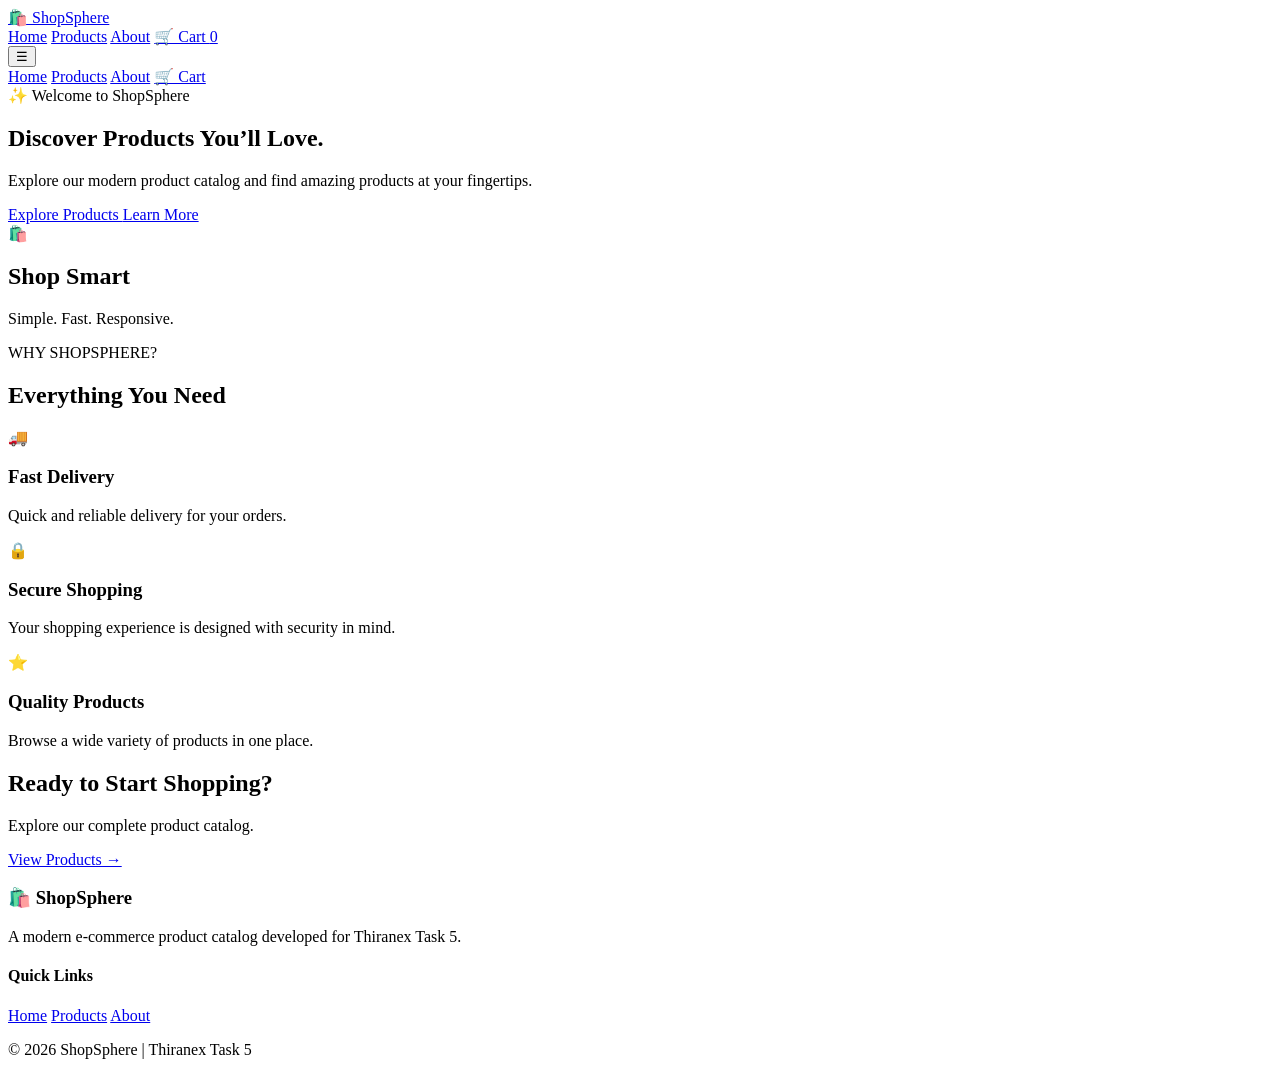
==== index.html @ 3fc54493 "Create index.html" ====
<!DOCTYPE html>
<html lang="en">
<head>
  <meta charset="UTF-8">
  <meta name="viewport" content="width=device-width, initial-scale=1.0">

  <meta name="description"
        content="ShopSphere - Modern E-Commerce Product Catalog">

  <title>ShopSphere | E-Commerce</title>

  <link rel="stylesheet" href="css/style.css">
</head>

<body>

  <!-- ================= HEADER ================= -->

  <header class="header">

    <div class="container nav">

      <a href="index.html" class="logo">
        🛍️ ShopSphere
      </a>

      <nav class="nav-links">
        <a href="index.html">Home</a>
        <a href="products.html">Products</a>
        <a href="about.html">About</a>
        <a href="cart.html">
          🛒 Cart <span id="cart-count">0</span>
        </a>
      </nav>

      <button class="menu-btn" onclick="toggleMenu()">
        ☰
      </button>

    </div>

  </header>


  <!-- ================= MOBILE MENU ================= -->

  <div id="mobile-menu" class="mobile-menu">

    <a href="index.html">Home</a>
    <a href="products.html">Products</a>
    <a href="about.html">About</a>
    <a href="cart.html">🛒 Cart</a>

  </div>


  <!-- ================= HERO SECTION ================= -->

  <main>

    <section class="hero">

      <div class="container hero-content">

        <div class="hero-text">

          <span class="badge">
            ✨ Welcome to ShopSphere
          </span>

          <h1>
            Discover Products
            <span>You’ll Love.</span>
          </h1>

          <p>
            Explore our modern product catalog and find
            amazing products at your fingertips.
          </p>

          <div class="hero-buttons">

            <a href="products.html" class="btn primary-btn">
              Explore Products
            </a>

            <a href="about.html" class="btn secondary-btn">
              Learn More
            </a>

          </div>

        </div>


        <div class="hero-card">

          <div class="hero-icon">
            🛍️
          </div>

          <h2>Shop Smart</h2>

          <p>
            Simple. Fast. Responsive.
          </p>

        </div>

      </div>

    </section>


    <!-- ================= FEATURES ================= -->

    <section class="features">

      <div class="container">

        <div class="section-title">

          <span>WHY SHOPSPHERE?</span>

          <h2>
            Everything You Need
          </h2>

        </div>


        <div class="feature-grid">

          <div class="feature-card">

            <div class="feature-icon">
              🚚
            </div>

            <h3>Fast Delivery</h3>

            <p>
              Quick and reliable delivery for your orders.
            </p>

          </div>


          <div class="feature-card">

            <div class="feature-icon">
              🔒
            </div>

            <h3>Secure Shopping</h3>

            <p>
              Your shopping experience is designed with
              security in mind.
            </p>

          </div>


          <div class="feature-card">

            <div class="feature-icon">
              ⭐
            </div>

            <h3>Quality Products</h3>

            <p>
              Browse a wide variety of products in one place.
            </p>

          </div>

        </div>

      </div>

    </section>


    <!-- ================= CTA ================= -->

    <section class="cta">

      <div class="container">

        <h2>
          Ready to Start Shopping?
        </h2>

        <p>
          Explore our complete product catalog.
        </p>

        <a href="products.html" class="btn primary-btn">
          View Products →
        </a>

      </div>

    </section>

  </main>


  <!-- ================= FOOTER ================= -->

  <footer class="footer">

    <div class="container footer-content">

      <div>

        <h3>🛍️ ShopSphere</h3>

        <p>
          A modern e-commerce product catalog
          developed for Thiranex Task 5.
        </p>

      </div>

      <div>

        <h4>Quick Links</h4>

        <a href="index.html">Home</a>
        <a href="products.html">Products</a>
        <a href="about.html">About</a>

      </div>

    </div>


    <div class="footer-bottom">

      <p>
        © 2026 ShopSphere | Thiranex Task 5
      </p>

    </div>

  </footer>


  <!-- ================= JAVASCRIPT ================= -->

  <script>

    function toggleMenu() {

      const menu = document.getElementById("mobile-menu");

      menu.classList.toggle("show");

    }


    // Display cart item count

    function updateCartCount() {

      const cart =
        JSON.parse(localStorage.getItem("cart")) || [];

      const count =
        document.getElementById("cart-count");

      if (count) {

        count.textContent = cart.reduce(
          (total, item) => total + item.quantity,
          0
        );

      }

    }

    updateCartCount();

  </script>

</body>
</html>
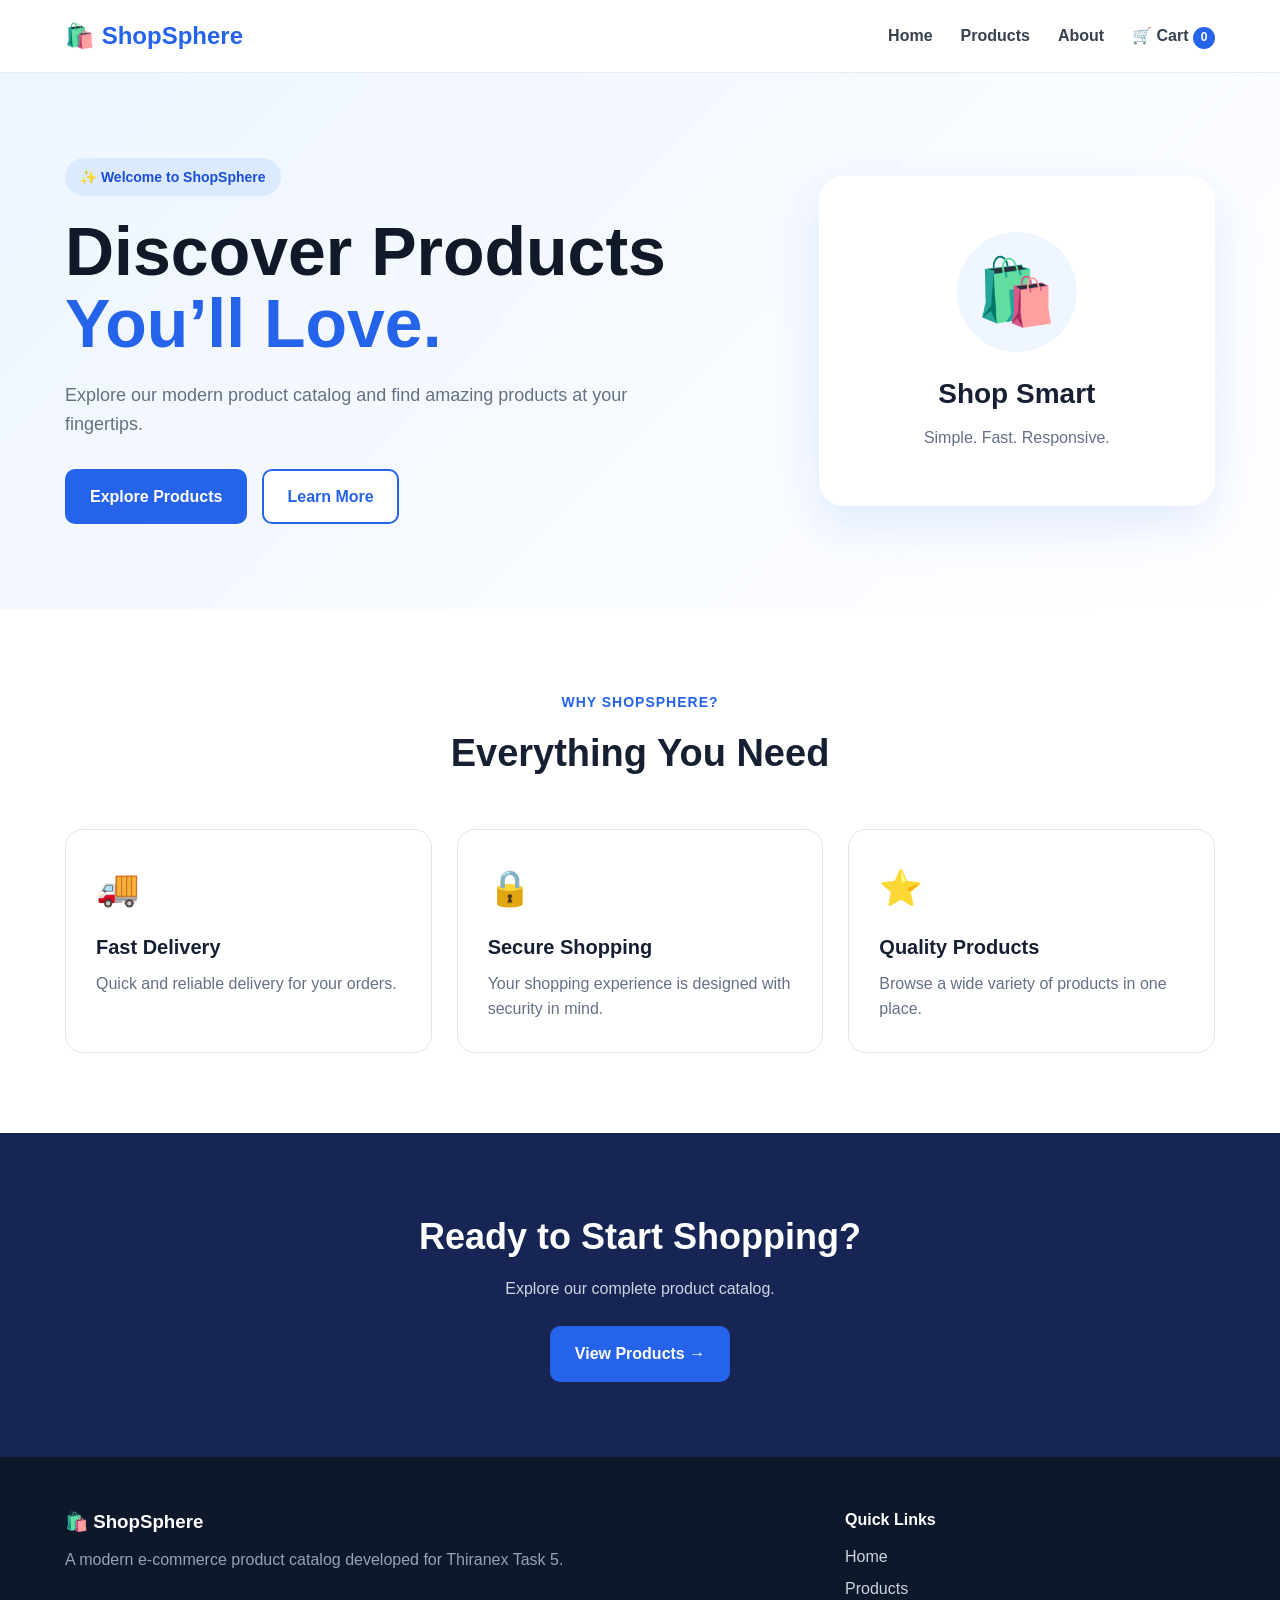
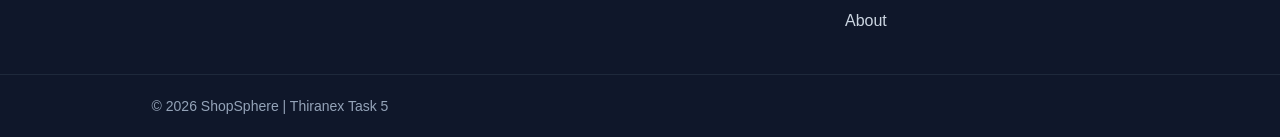
==== commit 9ebf201f: "Update index.html" ====
--- a/index.html
+++ b/index.html
@@ -9,7 +9,7 @@
 
   <title>ShopSphere | E-Commerce</title>
 
-  <link rel="stylesheet" href="css/style.css">
+  <link rel="stylesheet" href="style.css">
 </head>
 
 <body>
--- a/style.css
+++ b/style.css
@@ -0,0 +1,798 @@
+/* =========================================================
+   SHOPSPHERE - THIRANEX TASK 5
+   Main Responsive Stylesheet
+   ========================================================= */
+
+* {
+  margin: 0;
+  padding: 0;
+  box-sizing: border-box;
+}
+
+html {
+  scroll-behavior: smooth;
+}
+
+body {
+  font-family: Arial, Helvetica, sans-serif;
+  background: #f7f9fc;
+  color: #172033;
+  line-height: 1.6;
+}
+
+a {
+  text-decoration: none;
+  color: inherit;
+}
+
+button {
+  font-family: inherit;
+}
+
+.container {
+  width: 90%;
+  max-width: 1150px;
+  margin: auto;
+}
+
+/* ================= HEADER ================= */
+
+.header {
+  background: #ffffff;
+  border-bottom: 1px solid #e7ebf2;
+  position: sticky;
+  top: 0;
+  z-index: 1000;
+}
+
+.nav {
+  min-height: 72px;
+  display: flex;
+  align-items: center;
+  justify-content: space-between;
+  gap: 20px;
+}
+
+.logo {
+  font-size: 24px;
+  font-weight: 800;
+  color: #2563eb;
+  white-space: nowrap;
+}
+
+.nav-links {
+  display: flex;
+  align-items: center;
+  gap: 28px;
+}
+
+.nav-links a {
+  color: #374151;
+  font-weight: 600;
+  transition: 0.3s;
+}
+
+.nav-links a:hover {
+  color: #2563eb;
+}
+
+#cart-count {
+  display: inline-flex;
+  align-items: center;
+  justify-content: center;
+  min-width: 22px;
+  height: 22px;
+  padding: 0 5px;
+  border-radius: 50%;
+  background: #2563eb;
+  color: white;
+  font-size: 12px;
+}
+
+.menu-btn {
+  display: none;
+  border: none;
+  background: #eef4ff;
+  color: #2563eb;
+  font-size: 24px;
+  padding: 8px 12px;
+  border-radius: 10px;
+  cursor: pointer;
+}
+
+/* ================= MOBILE MENU ================= */
+
+.mobile-menu {
+  display: none;
+  background: white;
+  border-bottom: 1px solid #e7ebf2;
+  padding: 15px 5%;
+}
+
+.mobile-menu a {
+  display: block;
+  padding: 12px 0;
+  font-weight: 600;
+  color: #374151;
+}
+
+.mobile-menu.show {
+  display: block;
+}
+
+/* ================= HERO ================= */
+
+.hero {
+  padding: 85px 0;
+  background: linear-gradient(135deg, #eef5ff, #ffffff);
+}
+
+.hero-content {
+  display: grid;
+  grid-template-columns: 1.4fr 0.8fr;
+  align-items: center;
+  gap: 60px;
+}
+
+.badge {
+  display: inline-block;
+  background: #dbeafe;
+  color: #1d4ed8;
+  padding: 8px 15px;
+  border-radius: 30px;
+  font-size: 14px;
+  font-weight: 700;
+  margin-bottom: 20px;
+}
+
+.hero h1 {
+  font-size: clamp(40px, 6vw, 68px);
+  line-height: 1.05;
+  margin-bottom: 22px;
+  color: #111827;
+}
+
+.hero h1 span {
+  color: #2563eb;
+}
+
+.hero-text p {
+  max-width: 620px;
+  font-size: 18px;
+  color: #667085;
+  margin-bottom: 30px;
+}
+
+.hero-buttons {
+  display: flex;
+  gap: 15px;
+  flex-wrap: wrap;
+}
+
+.btn {
+  display: inline-block;
+  padding: 13px 23px;
+  border-radius: 10px;
+  font-weight: 700;
+  transition: 0.3s;
+  border: 2px solid transparent;
+}
+
+.primary-btn {
+  background: #2563eb;
+  color: white;
+}
+
+.primary-btn:hover {
+  background: #1d4ed8;
+  transform: translateY(-2px);
+}
+
+.secondary-btn {
+  background: white;
+  color: #2563eb;
+  border-color: #2563eb;
+}
+
+.secondary-btn:hover {
+  background: #eff6ff;
+}
+
+/* ================= HERO CARD ================= */
+
+.hero-card {
+  min-height: 330px;
+  border-radius: 25px;
+  background: white;
+  box-shadow: 0 20px 50px rgba(37, 99, 235, 0.12);
+  display: flex;
+  flex-direction: column;
+  align-items: center;
+  justify-content: center;
+  text-align: center;
+  padding: 30px;
+}
+
+.hero-icon {
+  width: 120px;
+  height: 120px;
+  border-radius: 50%;
+  background: #eff6ff;
+  display: flex;
+  align-items: center;
+  justify-content: center;
+  font-size: 65px;
+  margin-bottom: 20px;
+}
+
+.hero-card h2 {
+  font-size: 28px;
+  margin-bottom: 8px;
+}
+
+.hero-card p {
+  color: #667085;
+}
+
+/* ================= FEATURES ================= */
+
+.features {
+  padding: 80px 0;
+  background: white;
+}
+
+.section-title {
+  text-align: center;
+  margin-bottom: 45px;
+}
+
+.section-title span {
+  color: #2563eb;
+  font-size: 14px;
+  font-weight: 800;
+  letter-spacing: 1px;
+}
+
+.section-title h2 {
+  font-size: 38px;
+  margin-top: 8px;
+}
+
+.feature-grid {
+  display: grid;
+  grid-template-columns: repeat(3, 1fr);
+  gap: 25px;
+}
+
+.feature-card {
+  padding: 30px;
+  border: 1px solid #e5e7eb;
+  border-radius: 18px;
+  background: #ffffff;
+  transition: 0.3s;
+}
+
+.feature-card:hover {
+  transform: translateY(-5px);
+  box-shadow: 0 15px 35px rgba(15, 23, 42, 0.08);
+}
+
+.feature-icon {
+  font-size: 35px;
+  margin-bottom: 15px;
+}
+
+.feature-card h3 {
+  font-size: 20px;
+  margin-bottom: 8px;
+}
+
+.feature-card p {
+  color: #667085;
+}
+
+/* ================= CTA ================= */
+
+.cta {
+  padding: 75px 20px;
+  text-align: center;
+  background: #172554;
+  color: white;
+}
+
+.cta h2 {
+  font-size: 36px;
+  margin-bottom: 10px;
+}
+
+.cta p {
+  color: #cbd5e1;
+  margin-bottom: 25px;
+}
+
+/* ================= FOOTER ================= */
+
+.footer {
+  background: #0f172a;
+  color: white;
+  padding-top: 50px;
+}
+
+.footer-content {
+  display: grid;
+  grid-template-columns: 2fr 1fr;
+  gap: 40px;
+  padding-bottom: 35px;
+}
+
+.footer h3 {
+  margin-bottom: 10px;
+}
+
+.footer h4 {
+  margin-bottom: 12px;
+}
+
+.footer p {
+  color: #94a3b8;
+  max-width: 500px;
+}
+
+.footer-content a {
+  display: block;
+  color: #cbd5e1;
+  margin: 6px 0;
+}
+
+.footer-content a:hover {
+  color: white;
+}
+
+.footer-bottom {
+  border-top: 1px solid #1e293b;
+  text-align: center;
+  padding: 20px;
+  color: #94a3b8;
+  font-size: 14px;
+}
+
+/* ================= RESPONSIVE ================= */
+
+@media (max-width: 800px) {
+
+  .nav-links {
+    display: none;
+  }
+
+  .menu-btn {
+    display: block;
+  }
+
+  .hero {
+    padding: 55px 0;
+  }
+
+  .hero-content {
+    grid-template-columns: 1fr;
+    gap: 40px;
+  }
+
+  .hero-text {
+    text-align: center;
+  }
+
+  .hero-text p {
+    margin-left: auto;
+    margin-right: auto;
+  }
+
+  .hero-buttons {
+    justify-content: center;
+  }
+
+  .feature-grid {
+    grid-template-columns: 1fr;
+  }
+
+  .footer-content {
+    grid-template-columns: 1fr;
+  }
+}
+
+@media (max-width: 480px) {
+
+  .container {
+    width: 92%;
+  }
+
+  .nav {
+    min-height: 64px;
+  }
+
+  .logo {
+    font-size: 20px;
+  }
+
+  .hero h1 {
+    font-size: 40px;
+  }
+
+  .hero-text p {
+    font-size: 16px;
+  }
+
+  .hero-card {
+    min-height: 280px;
+  }
+
+  .section-title h2 {
+    font-size: 30px;
+  }
+
+  .cta h2 {
+    font-size: 29px;
+  }
+
+  .btn {
+    width: 100%;
+    text-align: center;
+  }
+}
+/* ============================================================
+   PRODUCTS PAGE
+   ============================================================ */
+
+.products-section {
+  padding: 70px 0;
+  min-height: 70vh;
+}
+
+.section-title p {
+  color: #667085;
+  margin-top: 10px;
+}
+
+/* ================= PRODUCT CONTROLS ================= */
+
+.product-controls {
+  display: flex;
+  gap: 15px;
+  margin: 35px 0;
+}
+
+.product-controls input,
+.product-controls select {
+  border: 1px solid #d9dee8;
+  background: white;
+  border-radius: 10px;
+  padding: 14px 16px;
+  font-size: 15px;
+  outline: none;
+}
+
+.product-controls input {
+  flex: 1;
+}
+
+.product-controls select {
+  min-width: 190px;
+  cursor: pointer;
+}
+
+.product-controls input:focus,
+.product-controls select:focus {
+  border-color: #2563eb;
+}
+
+/* ================= PRODUCT GRID ================= */
+
+.product-grid {
+  display: grid;
+  grid-template-columns: repeat(4, 1fr);
+  gap: 24px;
+}
+
+/* ================= PRODUCT CARD ================= */
+
+.product-card {
+  background: white;
+  border: 1px solid #e5e7eb;
+  border-radius: 18px;
+  overflow: hidden;
+  transition: 0.3s;
+}
+
+.product-card:hover {
+  transform: translateY(-5px);
+  box-shadow: 0 15px 35px rgba(15, 23, 42, 0.10);
+}
+
+/* ================= PRODUCT IMAGE ================= */
+
+.product-image {
+  height: 190px;
+  background: #eff6ff;
+  display: flex;
+  align-items: center;
+  justify-content: center;
+}
+
+.product-image span {
+  font-size: 75px;
+}
+
+/* ================= PRODUCT INFO ================= */
+
+.product-info {
+  padding: 20px;
+}
+
+.product-category {
+  display: inline-block;
+  background: #eff6ff;
+  color: #2563eb;
+  padding: 5px 9px;
+  border-radius: 20px;
+  font-size: 11px;
+  font-weight: 700;
+  text-transform: uppercase;
+}
+
+.product-info h3 {
+  font-size: 19px;
+  margin: 12px 0 7px;
+}
+
+.product-info p {
+  color: #667085;
+  font-size: 14px;
+  min-height: 45px;
+}
+
+/* ================= PRODUCT BOTTOM ================= */
+
+.product-bottom {
+  display: flex;
+  align-items: center;
+  justify-content: space-between;
+  gap: 10px;
+  margin-top: 18px;
+}
+
+.product-bottom strong {
+  font-size: 20px;
+  color: #111827;
+}
+
+/* ================= ADD TO CART ================= */
+
+.add-cart-btn {
+  border: none;
+  background: #2563eb;
+  color: white;
+  padding: 9px 13px;
+  border-radius: 8px;
+  cursor: pointer;
+  font-weight: 700;
+  transition: 0.3s;
+}
+
+.add-cart-btn:hover {
+  background: #1d4ed8;
+}
+
+/* ================= NO RESULTS ================= */
+
+.no-results {
+  text-align: center;
+  padding: 70px 20px;
+}
+
+.no-results div {
+  font-size: 55px;
+  margin-bottom: 15px;
+}
+
+.no-results h2 {
+  margin-bottom: 8px;
+}
+
+.no-results p {
+  color: #667085;
+}
+
+/* ================= PRODUCT RESPONSIVE ================= */
+
+@media (max-width: 1000px) {
+
+  .product-grid {
+    grid-template-columns: repeat(3, 1fr);
+  }
+
+}
+
+@media (max-width: 750px) {
+
+  .product-grid {
+    grid-template-columns: repeat(2, 1fr);
+  }
+
+  .product-controls {
+    flex-direction: column;
+  }
+
+  .product-controls select {
+    width: 100%;
+  }
+
+}
+
+@media (max-width: 480px) {
+
+  .products-section {
+    padding: 45px 0;
+  }
+
+  .product-grid {
+    grid-template-columns: 1fr;
+  }
+
+  .product-image {
+    height: 210px;
+  }
+
+  .product-image span {
+    font-size: 85px;
+  }
+
+}
+/* ============================================================
+   ABOUT PAGE
+   ============================================================ */
+
+.about-section {
+  padding: 70px 0;
+  min-height: 70vh;
+}
+
+.about-card {
+  background: white;
+  border: 1px solid #e5e7eb;
+  border-radius: 20px;
+  padding: 35px;
+  display: grid;
+  grid-template-columns: 150px 1fr;
+  gap: 35px;
+  align-items: center;
+  margin-bottom: 70px;
+}
+
+.about-icon {
+  width: 140px;
+  height: 140px;
+  border-radius: 50%;
+  background: #eff6ff;
+  display: flex;
+  align-items: center;
+  justify-content: center;
+  font-size: 70px;
+}
+
+.about-card h2 {
+  font-size: 30px;
+  margin-bottom: 15px;
+}
+
+.about-card p {
+  color: #667085;
+  margin-bottom: 15px;
+}
+
+.about-title {
+  margin-bottom: 35px;
+}
+
+.tech-section {
+  padding: 70px 0;
+}
+
+.tech-grid {
+  display: grid;
+  grid-template-columns: repeat(5, 1fr);
+  gap: 18px;
+}
+
+.tech-card {
+  background: white;
+  border: 1px solid #e5e7eb;
+  border-radius: 15px;
+  padding: 25px 15px;
+  text-align: center;
+  transition: 0.3s;
+}
+
+.tech-card:hover {
+  transform: translateY(-4px);
+  box-shadow: 0 10px 25px rgba(15, 23, 42, 0.08);
+}
+
+.tech-card strong {
+  display: block;
+  color: #2563eb;
+  font-size: 18px;
+  margin-bottom: 5px;
+}
+
+.tech-card span {
+  color: #667085;
+  font-size: 13px;
+}
+
+.internship-card {
+  background: #eff6ff;
+  border-radius: 20px;
+  padding: 35px;
+  margin: 30px 0 50px;
+  border: 1px solid #dbeafe;
+}
+
+.internship-card h2 {
+  margin-bottom: 15px;
+}
+
+.internship-card p {
+  color: #475467;
+  margin-bottom: 12px;
+}
+
+.about-cta {
+  text-align: center;
+  padding: 50px 20px;
+}
+
+.about-cta h2 {
+  font-size: 32px;
+  margin-bottom: 10px;
+}
+
+.about-cta p {
+  color: #667085;
+  margin-bottom: 22px;
+}
+
+@media (max-width: 800px) {
+
+  .about-card {
+    grid-template-columns: 1fr;
+    text-align: center;
+  }
+
+  .about-icon {
+    margin: auto;
+  }
+
+  .tech-grid {
+    grid-template-columns: repeat(2, 1fr);
+  }
+
+}
+
+@media (max-width: 480px) {
+
+  .about-section {
+    padding: 45px 0;
+  }
+
+  .about-card {
+    padding: 25px 20px;
+  }
+
+  .tech-grid {
+    grid-template-columns: 1fr;
+  }
+
+  .about-cta h2 {
+    font-size: 28px;
+  }
+
+}
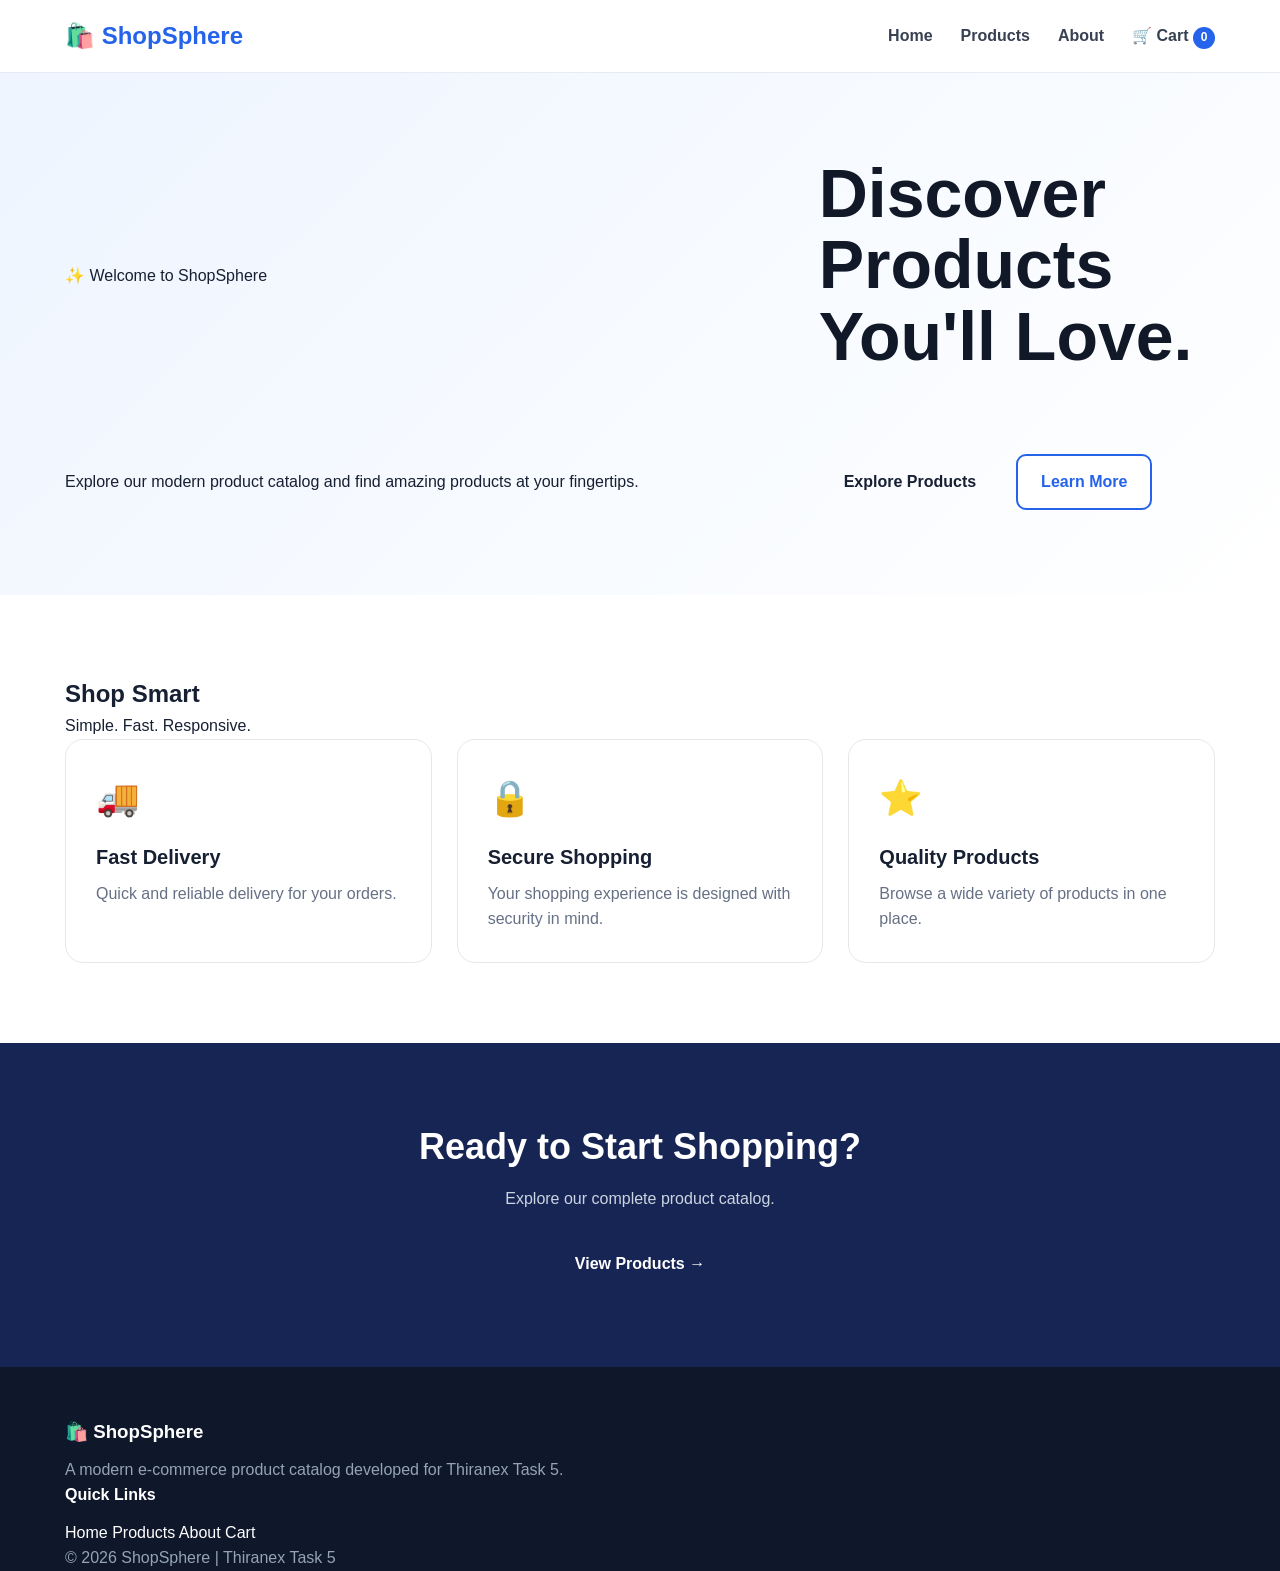
==== commit 7ae12ed2: "Update index.html" ====
--- a/index.html
+++ b/index.html
@@ -1,291 +1,153 @@
 <!DOCTYPE html>
 <html lang="en">
 <head>
-  <meta charset="UTF-8">
-  <meta name="viewport" content="width=device-width, initial-scale=1.0">
+    <meta charset="UTF-8">
+    <meta name="viewport" content="width=device-width, initial-scale=1.0">
+    <meta name="description" content="ShopSphere - Modern E-Commerce Product Catalog">
+    <title>ShopSphere | E-Commerce</title>
 
-  <meta name="description"
-        content="ShopSphere - Modern E-Commerce Product Catalog">
-
-  <title>ShopSphere | E-Commerce</title>
-
-  <link rel="stylesheet" href="style.css">
+    <link rel="stylesheet" href="style.css">
 </head>
 
 <body>
 
-  <!-- ================= HEADER ================= -->
-
-  <header class="header">
-
+<header class="header">
     <div class="container nav">
 
-      <a href="index.html" class="logo">
-        🛍️ ShopSphere
-      </a>
+        <a href="index.html" class="logo">🛍️ ShopSphere</a>
 
-      <nav class="nav-links">
+        <nav class="nav-links">
+            <a href="index.html">Home</a>
+            <a href="product.html">Products</a>
+            <a href="about.html">About</a>
+            <a href="cart.html">🛒 Cart <span id="cart-count">0</span></a>
+        </nav>
+
+        <button class="menu-btn" onclick="toggleMenu()">☰</button>
+    </div>
+
+    <div class="mobile-menu" id="mobile-menu">
         <a href="index.html">Home</a>
-        <a href="products.html">Products</a>
+        <a href="product.html">Products</a>
         <a href="about.html">About</a>
-        <a href="cart.html">
-          🛒 Cart <span id="cart-count">0</span>
-        </a>
-      </nav>
+        <a href="cart.html">🛒 Cart</a>
+    </div>
+</header>
 
-      <button class="menu-btn" onclick="toggleMenu()">
-        ☰
-      </button>
+<main>
+
+<section class="hero">
+    <div class="container hero-content">
+
+        <p class="welcome">✨ Welcome to ShopSphere</p>
+
+        <h1>Discover Products You'll Love.</h1>
+
+        <p>
+            Explore our modern product catalog and find amazing
+            products at your fingertips.
+        </p>
+
+        <div class="hero-buttons">
+            <a href="product.html" class="btn">Explore Products</a>
+            <a href="about.html" class="btn secondary-btn">Learn More</a>
+        </div>
 
     </div>
+</section>
 
-  </header>
+<section class="features">
+    <div class="container">
 
-
-  <!-- ================= MOBILE MENU ================= -->
-
-  <div id="mobile-menu" class="mobile-menu">
-
-    <a href="index.html">Home</a>
-    <a href="products.html">Products</a>
-    <a href="about.html">About</a>
-    <a href="cart.html">🛒 Cart</a>
-
-  </div>
-
-
-  <!-- ================= HERO SECTION ================= -->
-
-  <main>
-
-    <section class="hero">
-
-      <div class="container hero-content">
-
-        <div class="hero-text">
-
-          <span class="badge">
-            ✨ Welcome to ShopSphere
-          </span>
-
-          <h1>
-            Discover Products
-            <span>You’ll Love.</span>
-          </h1>
-
-          <p>
-            Explore our modern product catalog and find
-            amazing products at your fingertips.
-          </p>
-
-          <div class="hero-buttons">
-
-            <a href="products.html" class="btn primary-btn">
-              Explore Products
-            </a>
-
-            <a href="about.html" class="btn secondary-btn">
-              Learn More
-            </a>
-
-          </div>
-
-        </div>
-
-
-        <div class="hero-card">
-
-          <div class="hero-icon">
-            🛍️
-          </div>
-
-          <h2>Shop Smart</h2>
-
-          <p>
-            Simple. Fast. Responsive.
-          </p>
-
-        </div>
-
-      </div>
-
-    </section>
-
-
-    <!-- ================= FEATURES ================= -->
-
-    <section class="features">
-
-      <div class="container">
-
-        <div class="section-title">
-
-          <span>WHY SHOPSPHERE?</span>
-
-          <h2>
-            Everything You Need
-          </h2>
-
-        </div>
-
+        <h2>Shop Smart</h2>
+        <p class="section-subtitle">Simple. Fast. Responsive.</p>
 
         <div class="feature-grid">
 
-          <div class="feature-card">
-
-            <div class="feature-icon">
-              🚚
+            <div class="feature-card">
+                <div class="feature-icon">🚚</div>
+                <h3>Fast Delivery</h3>
+                <p>Quick and reliable delivery for your orders.</p>
             </div>
 
-            <h3>Fast Delivery</h3>
-
-            <p>
-              Quick and reliable delivery for your orders.
-            </p>
-
-          </div>
-
-
-          <div class="feature-card">
-
-            <div class="feature-icon">
-              🔒
+            <div class="feature-card">
+                <div class="feature-icon">🔒</div>
+                <h3>Secure Shopping</h3>
+                <p>Your shopping experience is designed with security in mind.</p>
             </div>
 
-            <h3>Secure Shopping</h3>
-
-            <p>
-              Your shopping experience is designed with
-              security in mind.
-            </p>
-
-          </div>
-
-
-          <div class="feature-card">
-
-            <div class="feature-icon">
-              ⭐
+            <div class="feature-card">
+                <div class="feature-icon">⭐</div>
+                <h3>Quality Products</h3>
+                <p>Browse a wide variety of products in one place.</p>
             </div>
 
-            <h3>Quality Products</h3>
+        </div>
+    </div>
+</section>
 
-            <p>
-              Browse a wide variety of products in one place.
-            </p>
+<section class="cta">
+    <div class="container">
 
-          </div>
+        <h2>Ready to Start Shopping?</h2>
 
-        </div>
+        <p>Explore our complete product catalog.</p>
 
-      </div>
+        <a href="product.html" class="btn">View Products →</a>
 
-    </section>
+    </div>
+</section>
 
+</main>
 
-    <!-- ================= CTA ================= -->
-
-    <section class="cta">
-
-      <div class="container">
-
-        <h2>
-          Ready to Start Shopping?
-        </h2>
-
-        <p>
-          Explore our complete product catalog.
-        </p>
-
-        <a href="products.html" class="btn primary-btn">
-          View Products →
-        </a>
-
-      </div>
-
-    </section>
-
-  </main>
-
-
-  <!-- ================= FOOTER ================= -->
-
-  <footer class="footer">
-
-    <div class="container footer-content">
-
-      <div>
+<footer class="footer">
+    <div class="container">
 
         <h3>🛍️ ShopSphere</h3>
 
         <p>
-          A modern e-commerce product catalog
-          developed for Thiranex Task 5.
+            A modern e-commerce product catalog developed for
+            Thiranex Task 5.
         </p>
-
-      </div>
-
-      <div>
 
         <h4>Quick Links</h4>
 
-        <a href="index.html">Home</a>
-        <a href="products.html">Products</a>
-        <a href="about.html">About</a>
+        <div class="footer-links">
+            <a href="index.html">Home</a>
+            <a href="product.html">Products</a>
+            <a href="about.html">About</a>
+            <a href="cart.html">Cart</a>
+        </div>
 
-      </div>
+        <p class="copyright">
+            © 2026 ShopSphere | Thiranex Task 5
+        </p>
 
     </div>
+</footer>
 
+<script>
+function toggleMenu() {
+    const menu = document.getElementById("mobile-menu");
+    menu.classList.toggle("show");
+}
 
-    <div class="footer-bottom">
+function updateCartCount() {
+    const cart = JSON.parse(localStorage.getItem("cart")) || [];
 
-      <p>
-        © 2026 ShopSphere | Thiranex Task 5
-      </p>
+    const count = cart.reduce(function(total, item) {
+        return total + item.quantity;
+    }, 0);
 
-    </div>
+    const cartCount = document.getElementById("cart-count");
 
-  </footer>
+    if (cartCount) {
+        cartCount.textContent = count;
+    }
+}
 
-
-  <!-- ================= JAVASCRIPT ================= -->
-
-  <script>
-
-    function toggleMenu() {
-
-      const menu = document.getElementById("mobile-menu");
-
-      menu.classList.toggle("show");
-
-    }
-
-
-    // Display cart item count
-
-    function updateCartCount() {
-
-      const cart =
-        JSON.parse(localStorage.getItem("cart")) || [];
-
-      const count =
-        document.getElementById("cart-count");
-
-      if (count) {
-
-        count.textContent = cart.reduce(
-          (total, item) => total + item.quantity,
-          0
-        );
-
-      }
-
-    }
-
-    updateCartCount();
-
-  </script>
+updateCartCount();
+</script>
 
 </body>
 </html>
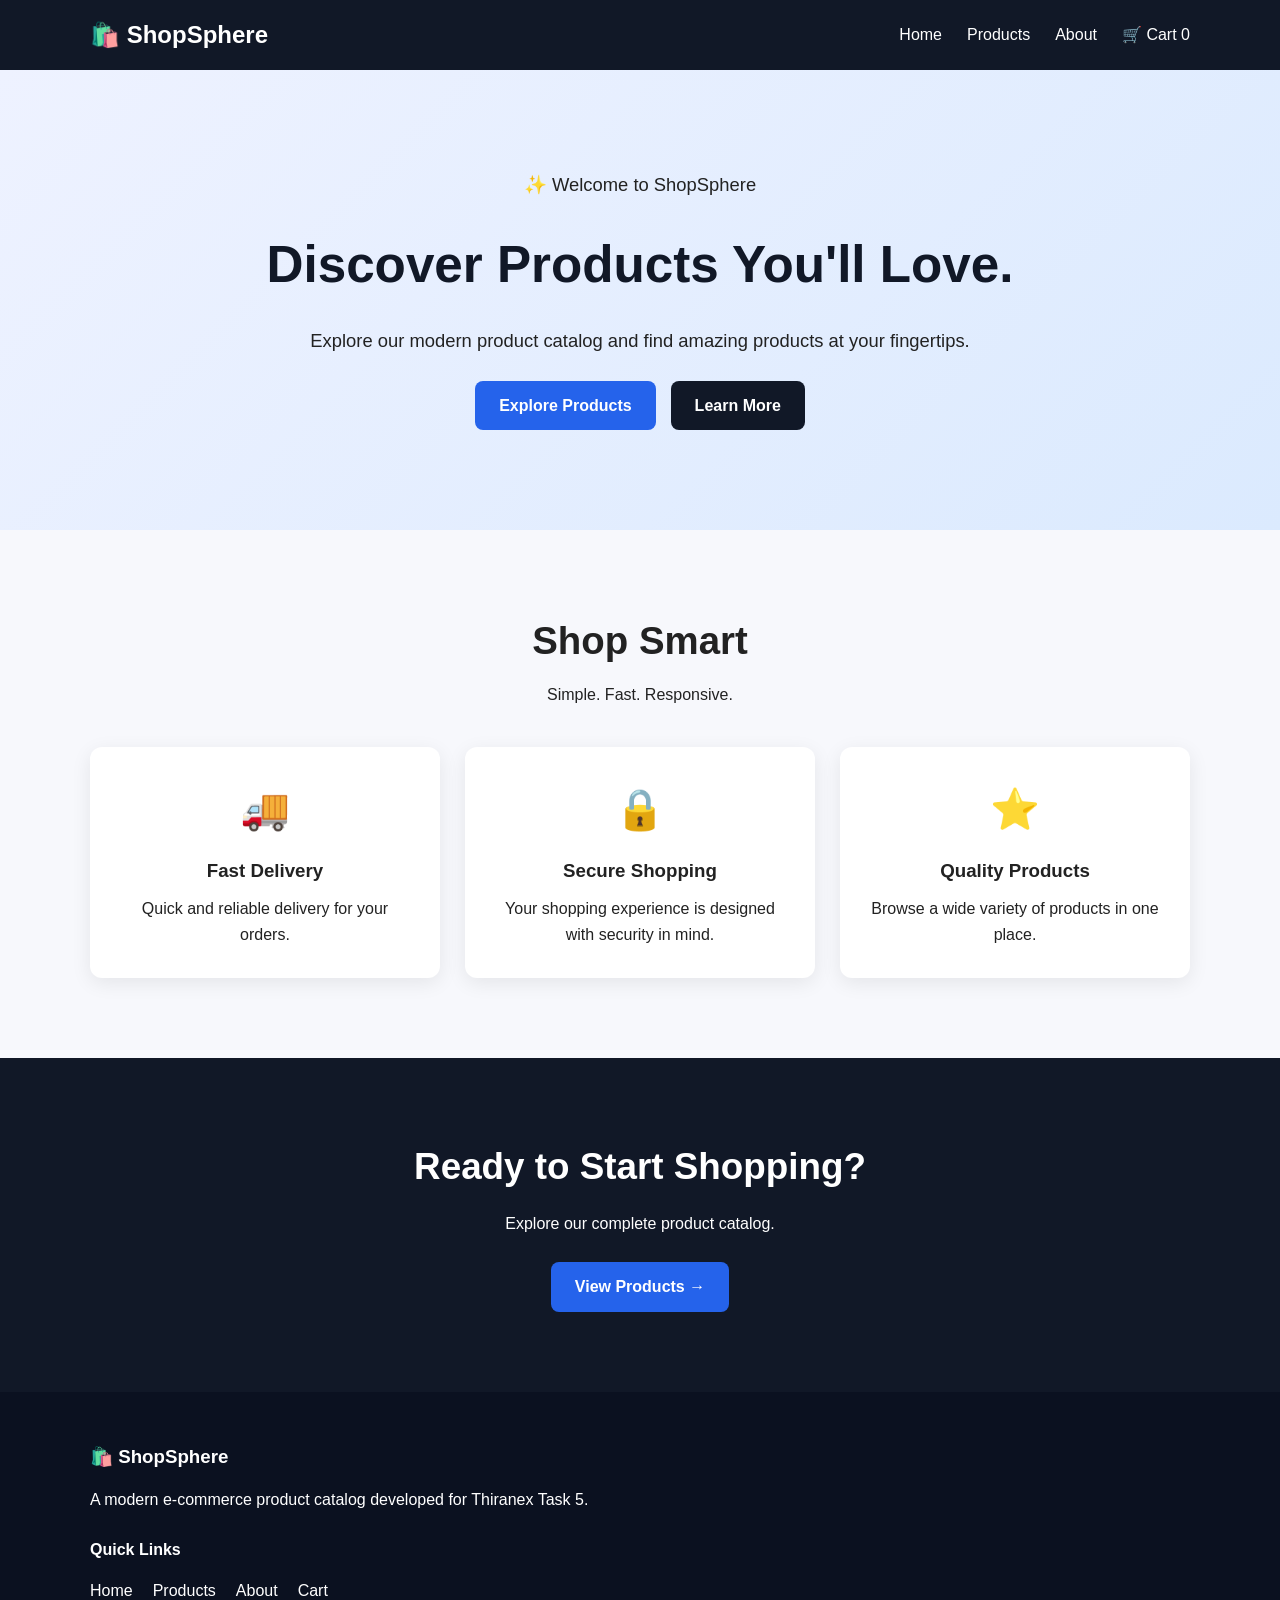
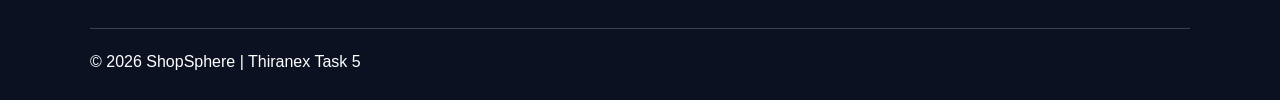
==== commit e551bc46: "Update index.html" ====
--- a/index.html
+++ b/index.html
@@ -5,7 +5,6 @@
     <meta name="viewport" content="width=device-width, initial-scale=1.0">
     <meta name="description" content="ShopSphere - Modern E-Commerce Product Catalog">
     <title>ShopSphere | E-Commerce</title>
-
     <link rel="stylesheet" href="style.css">
 </head>
 
@@ -13,7 +12,6 @@
 
 <header class="header">
     <div class="container nav">
-
         <a href="index.html" class="logo">🛍️ ShopSphere</a>
 
         <nav class="nav-links">
@@ -38,7 +36,6 @@
 
 <section class="hero">
     <div class="container hero-content">
-
         <p class="welcome">✨ Welcome to ShopSphere</p>
 
         <h1>Discover Products You'll Love.</h1>
@@ -52,13 +49,11 @@
             <a href="product.html" class="btn">Explore Products</a>
             <a href="about.html" class="btn secondary-btn">Learn More</a>
         </div>
-
     </div>
 </section>
 
 <section class="features">
     <div class="container">
-
         <h2>Shop Smart</h2>
         <p class="section-subtitle">Simple. Fast. Responsive.</p>
 
@@ -88,13 +83,9 @@
 
 <section class="cta">
     <div class="container">
-
         <h2>Ready to Start Shopping?</h2>
-
         <p>Explore our complete product catalog.</p>
-
         <a href="product.html" class="btn">View Products →</a>
-
     </div>
 </section>
 
@@ -102,7 +93,6 @@
 
 <footer class="footer">
     <div class="container">
-
         <h3>🛍️ ShopSphere</h3>
 
         <p>
@@ -122,14 +112,12 @@
         <p class="copyright">
             © 2026 ShopSphere | Thiranex Task 5
         </p>
-
     </div>
 </footer>
 
 <script>
 function toggleMenu() {
-    const menu = document.getElementById("mobile-menu");
-    menu.classList.toggle("show");
+    document.getElementById("mobile-menu").classList.toggle("show");
 }
 
 function updateCartCount() {
@@ -139,10 +127,10 @@
         return total + item.quantity;
     }, 0);
 
-    const cartCount = document.getElementById("cart-count");
+    const element = document.getElementById("cart-count");
 
-    if (cartCount) {
-        cartCount.textContent = count;
+    if (element) {
+        element.textContent = count;
     }
 }
 
--- a/style.css
+++ b/style.css
@@ -1,798 +1,587 @@
-/* =========================================================
-   SHOPSPHERE - THIRANEX TASK 5
-   Main Responsive Stylesheet
-   ========================================================= */
-
 * {
-  margin: 0;
-  padding: 0;
-  box-sizing: border-box;
+    margin: 0;
+    padding: 0;
+    box-sizing: border-box;
 }
 
 html {
-  scroll-behavior: smooth;
+    scroll-behavior: smooth;
 }
 
 body {
-  font-family: Arial, Helvetica, sans-serif;
-  background: #f7f9fc;
-  color: #172033;
-  line-height: 1.6;
+    font-family: Arial, Helvetica, sans-serif;
+    background: #f7f8fc;
+    color: #222;
+    line-height: 1.6;
 }
 
 a {
-  text-decoration: none;
-  color: inherit;
-}
-
-button {
-  font-family: inherit;
+    text-decoration: none;
+    color: inherit;
 }
 
 .container {
-  width: 90%;
-  max-width: 1150px;
-  margin: auto;
-}
-
-/* ================= HEADER ================= */
+    width: 90%;
+    max-width: 1100px;
+    margin: auto;
+}
+
+/* HEADER */
 
 .header {
-  background: #ffffff;
-  border-bottom: 1px solid #e7ebf2;
-  position: sticky;
-  top: 0;
-  z-index: 1000;
+    background: #111827;
+    color: white;
+    position: sticky;
+    top: 0;
+    z-index: 1000;
 }
 
 .nav {
-  min-height: 72px;
-  display: flex;
-  align-items: center;
-  justify-content: space-between;
-  gap: 20px;
+    min-height: 70px;
+    display: flex;
+    align-items: center;
+    justify-content: space-between;
 }
 
 .logo {
-  font-size: 24px;
-  font-weight: 800;
-  color: #2563eb;
-  white-space: nowrap;
+    font-size: 1.5rem;
+    font-weight: bold;
 }
 
 .nav-links {
-  display: flex;
-  align-items: center;
-  gap: 28px;
+    display: flex;
+    gap: 25px;
+    align-items: center;
 }
 
 .nav-links a {
-  color: #374151;
-  font-weight: 600;
-  transition: 0.3s;
+    color: white;
+    transition: 0.3s;
 }
 
 .nav-links a:hover {
-  color: #2563eb;
-}
-
-#cart-count {
-  display: inline-flex;
-  align-items: center;
-  justify-content: center;
-  min-width: 22px;
-  height: 22px;
-  padding: 0 5px;
-  border-radius: 50%;
-  background: #2563eb;
-  color: white;
-  font-size: 12px;
+    color: #60a5fa;
 }
 
 .menu-btn {
-  display: none;
-  border: none;
-  background: #eef4ff;
-  color: #2563eb;
-  font-size: 24px;
-  padding: 8px 12px;
-  border-radius: 10px;
-  cursor: pointer;
-}
-
-/* ================= MOBILE MENU ================= */
+    display: none;
+    background: transparent;
+    border: none;
+    color: white;
+    font-size: 1.7rem;
+    cursor: pointer;
+}
 
 .mobile-menu {
-  display: none;
-  background: white;
-  border-bottom: 1px solid #e7ebf2;
-  padding: 15px 5%;
+    display: none;
+    flex-direction: column;
+    background: #111827;
+    padding: 15px;
 }
 
 .mobile-menu a {
-  display: block;
-  padding: 12px 0;
-  font-weight: 600;
-  color: #374151;
+    padding: 10px 0;
+    color: white;
 }
 
 .mobile-menu.show {
-  display: block;
-}
-
-/* ================= HERO ================= */
+    display: flex;
+}
+
+/* HERO */
 
 .hero {
-  padding: 85px 0;
-  background: linear-gradient(135deg, #eef5ff, #ffffff);
+    padding: 100px 0;
+    background: linear-gradient(135deg, #eef2ff, #dbeafe);
 }
 
 .hero-content {
-  display: grid;
-  grid-template-columns: 1.4fr 0.8fr;
-  align-items: center;
-  gap: 60px;
-}
-
-.badge {
-  display: inline-block;
-  background: #dbeafe;
-  color: #1d4ed8;
-  padding: 8px 15px;
-  border-radius: 30px;
-  font-size: 14px;
-  font-weight: 700;
-  margin-bottom: 20px;
+    text-align: center;
+}
+
+.welcome {
+    font-size: 1.1rem;
+    margin-bottom: 15px;
 }
 
 .hero h1 {
-  font-size: clamp(40px, 6vw, 68px);
-  line-height: 1.05;
-  margin-bottom: 22px;
-  color: #111827;
-}
-
-.hero h1 span {
-  color: #2563eb;
-}
-
-.hero-text p {
-  max-width: 620px;
-  font-size: 18px;
-  color: #667085;
-  margin-bottom: 30px;
+    font-size: 3.2rem;
+    margin-bottom: 20px;
+    color: #111827;
+}
+
+.hero p {
+    font-size: 1.15rem;
+    max-width: 700px;
+    margin: 0 auto 25px;
 }
 
 .hero-buttons {
-  display: flex;
-  gap: 15px;
-  flex-wrap: wrap;
-}
+    display: flex;
+    justify-content: center;
+    gap: 15px;
+    flex-wrap: wrap;
+}
+
+/* BUTTON */
 
 .btn {
-  display: inline-block;
-  padding: 13px 23px;
-  border-radius: 10px;
-  font-weight: 700;
-  transition: 0.3s;
-  border: 2px solid transparent;
-}
-
-.primary-btn {
-  background: #2563eb;
-  color: white;
-}
-
-.primary-btn:hover {
-  background: #1d4ed8;
-  transform: translateY(-2px);
+    display: inline-block;
+    background: #2563eb;
+    color: white;
+    padding: 12px 24px;
+    border-radius: 8px;
+    border: none;
+    cursor: pointer;
+    font-weight: bold;
+    transition: 0.3s;
+}
+
+.btn:hover {
+    background: #1d4ed8;
 }
 
 .secondary-btn {
-  background: white;
-  color: #2563eb;
-  border-color: #2563eb;
+    background: #111827;
 }
 
 .secondary-btn:hover {
-  background: #eff6ff;
-}
-
-/* ================= HERO CARD ================= */
-
-.hero-card {
-  min-height: 330px;
-  border-radius: 25px;
-  background: white;
-  box-shadow: 0 20px 50px rgba(37, 99, 235, 0.12);
-  display: flex;
-  flex-direction: column;
-  align-items: center;
-  justify-content: center;
-  text-align: center;
-  padding: 30px;
-}
-
-.hero-icon {
-  width: 120px;
-  height: 120px;
-  border-radius: 50%;
-  background: #eff6ff;
-  display: flex;
-  align-items: center;
-  justify-content: center;
-  font-size: 65px;
-  margin-bottom: 20px;
-}
-
-.hero-card h2 {
-  font-size: 28px;
-  margin-bottom: 8px;
-}
-
-.hero-card p {
-  color: #667085;
-}
-
-/* ================= FEATURES ================= */
+    background: #374151;
+}
+
+/* FEATURES */
 
 .features {
-  padding: 80px 0;
-  background: white;
-}
-
-.section-title {
-  text-align: center;
-  margin-bottom: 45px;
-}
-
-.section-title span {
-  color: #2563eb;
-  font-size: 14px;
-  font-weight: 800;
-  letter-spacing: 1px;
-}
-
-.section-title h2 {
-  font-size: 38px;
-  margin-top: 8px;
+    padding: 80px 0;
+}
+
+.features h2,
+.products-section h1,
+.about-section h1 {
+    text-align: center;
+    font-size: 2.4rem;
+    margin-bottom: 10px;
+}
+
+.section-subtitle {
+    text-align: center;
+    margin-bottom: 40px;
 }
 
 .feature-grid {
-  display: grid;
-  grid-template-columns: repeat(3, 1fr);
-  gap: 25px;
+    display: grid;
+    grid-template-columns: repeat(3, 1fr);
+    gap: 25px;
+    margin-top: 40px;
 }
 
 .feature-card {
-  padding: 30px;
-  border: 1px solid #e5e7eb;
-  border-radius: 18px;
-  background: #ffffff;
-  transition: 0.3s;
-}
-
-.feature-card:hover {
-  transform: translateY(-5px);
-  box-shadow: 0 15px 35px rgba(15, 23, 42, 0.08);
+    background: white;
+    padding: 30px;
+    text-align: center;
+    border-radius: 12px;
+    box-shadow: 0 5px 20px rgba(0,0,0,0.08);
 }
 
 .feature-icon {
-  font-size: 35px;
-  margin-bottom: 15px;
+    font-size: 2.5rem;
+    margin-bottom: 15px;
 }
 
 .feature-card h3 {
-  font-size: 20px;
-  margin-bottom: 8px;
-}
-
-.feature-card p {
-  color: #667085;
-}
-
-/* ================= CTA ================= */
+    margin-bottom: 10px;
+}
+
+/* CTA */
 
 .cta {
-  padding: 75px 20px;
-  text-align: center;
-  background: #172554;
-  color: white;
+    padding: 80px 0;
+    background: #111827;
+    color: white;
+    text-align: center;
 }
 
 .cta h2 {
-  font-size: 36px;
-  margin-bottom: 10px;
+    font-size: 2.3rem;
+    margin-bottom: 15px;
 }
 
 .cta p {
-  color: #cbd5e1;
-  margin-bottom: 25px;
-}
-
-/* ================= FOOTER ================= */
+    margin-bottom: 25px;
+}
+
+/* FOOTER */
 
 .footer {
-  background: #0f172a;
-  color: white;
-  padding-top: 50px;
-}
-
-.footer-content {
-  display: grid;
-  grid-template-columns: 2fr 1fr;
-  gap: 40px;
-  padding-bottom: 35px;
+    background: #0b1120;
+    color: white;
+    padding: 50px 0 25px;
 }
 
 .footer h3 {
-  margin-bottom: 10px;
+    margin-bottom: 15px;
 }
 
 .footer h4 {
-  margin-bottom: 12px;
-}
-
-.footer p {
-  color: #94a3b8;
-  max-width: 500px;
-}
-
-.footer-content a {
-  display: block;
-  color: #cbd5e1;
-  margin: 6px 0;
-}
-
-.footer-content a:hover {
-  color: white;
-}
-
-.footer-bottom {
-  border-top: 1px solid #1e293b;
-  text-align: center;
-  padding: 20px;
-  color: #94a3b8;
-  font-size: 14px;
-}
-
-/* ================= RESPONSIVE ================= */
-
-@media (max-width: 800px) {
-
-  .nav-links {
-    display: none;
-  }
-
-  .menu-btn {
-    display: block;
-  }
-
-  .hero {
-    padding: 55px 0;
-  }
-
-  .hero-content {
-    grid-template-columns: 1fr;
-    gap: 40px;
-  }
-
-  .hero-text {
-    text-align: center;
-  }
-
-  .hero-text p {
-    margin-left: auto;
-    margin-right: auto;
-  }
-
-  .hero-buttons {
-    justify-content: center;
-  }
-
-  .feature-grid {
-    grid-template-columns: 1fr;
-  }
-
-  .footer-content {
-    grid-template-columns: 1fr;
-  }
-}
-
-@media (max-width: 480px) {
-
-  .container {
-    width: 92%;
-  }
-
-  .nav {
-    min-height: 64px;
-  }
-
-  .logo {
-    font-size: 20px;
-  }
-
-  .hero h1 {
-    font-size: 40px;
-  }
-
-  .hero-text p {
-    font-size: 16px;
-  }
-
-  .hero-card {
-    min-height: 280px;
-  }
-
-  .section-title h2 {
-    font-size: 30px;
-  }
-
-  .cta h2 {
-    font-size: 29px;
-  }
-
-  .btn {
-    width: 100%;
-    text-align: center;
-  }
-}
-/* ============================================================
-   PRODUCTS PAGE
-   ============================================================ */
+    margin-top: 25px;
+}
+
+.footer-links {
+    display: flex;
+    gap: 20px;
+    flex-wrap: wrap;
+    margin: 15px 0 25px;
+}
+
+.footer-links a:hover {
+    color: #60a5fa;
+}
+
+.copyright {
+    border-top: 1px solid #374151;
+    padding-top: 20px;
+    margin-top: 20px;
+}
+
+/* PRODUCTS */
 
 .products-section {
-  padding: 70px 0;
-  min-height: 70vh;
-}
-
-.section-title p {
-  color: #667085;
-  margin-top: 10px;
-}
-
-/* ================= PRODUCT CONTROLS ================= */
+    padding: 70px 0;
+}
+
+.products-section > .container > p {
+    text-align: center;
+    margin-bottom: 30px;
+}
 
 .product-controls {
-  display: flex;
-  gap: 15px;
-  margin: 35px 0;
+    display: flex;
+    gap: 15px;
+    margin-bottom: 35px;
 }
 
 .product-controls input,
 .product-controls select {
-  border: 1px solid #d9dee8;
-  background: white;
-  border-radius: 10px;
-  padding: 14px 16px;
-  font-size: 15px;
-  outline: none;
+    padding: 13px;
+    border: 1px solid #d1d5db;
+    border-radius: 8px;
+    font-size: 1rem;
 }
 
 .product-controls input {
-  flex: 1;
-}
-
-.product-controls select {
-  min-width: 190px;
-  cursor: pointer;
-}
-
-.product-controls input:focus,
-.product-controls select:focus {
-  border-color: #2563eb;
-}
-
-/* ================= PRODUCT GRID ================= */
+    flex: 1;
+}
 
 .product-grid {
-  display: grid;
-  grid-template-columns: repeat(4, 1fr);
-  gap: 24px;
-}
-
-/* ================= PRODUCT CARD ================= */
+    display: grid;
+    grid-template-columns: repeat(4, 1fr);
+    gap: 22px;
+}
 
 .product-card {
-  background: white;
-  border: 1px solid #e5e7eb;
-  border-radius: 18px;
-  overflow: hidden;
-  transition: 0.3s;
+    background: white;
+    border-radius: 12px;
+    overflow: hidden;
+    box-shadow: 0 5px 18px rgba(0,0,0,0.08);
+    transition: transform 0.3s;
 }
 
 .product-card:hover {
-  transform: translateY(-5px);
-  box-shadow: 0 15px 35px rgba(15, 23, 42, 0.10);
-}
-
-/* ================= PRODUCT IMAGE ================= */
+    transform: translateY(-5px);
+}
 
 .product-image {
-  height: 190px;
-  background: #eff6ff;
-  display: flex;
-  align-items: center;
-  justify-content: center;
-}
-
-.product-image span {
-  font-size: 75px;
-}
-
-/* ================= PRODUCT INFO ================= */
+    height: 180px;
+    background: #eef2ff;
+    display: flex;
+    justify-content: center;
+    align-items: center;
+    font-size: 4rem;
+}
 
 .product-info {
-  padding: 20px;
+    padding: 20px;
 }
 
 .product-category {
-  display: inline-block;
-  background: #eff6ff;
-  color: #2563eb;
-  padding: 5px 9px;
-  border-radius: 20px;
-  font-size: 11px;
-  font-weight: 700;
-  text-transform: uppercase;
+    font-size: 0.8rem;
+    text-transform: uppercase;
+    color: #6b7280;
 }
 
 .product-info h3 {
-  font-size: 19px;
-  margin: 12px 0 7px;
-}
-
-.product-info p {
-  color: #667085;
-  font-size: 14px;
-  min-height: 45px;
-}
-
-/* ================= PRODUCT BOTTOM ================= */
+    margin: 8px 0 15px;
+}
 
 .product-bottom {
-  display: flex;
-  align-items: center;
-  justify-content: space-between;
-  gap: 10px;
-  margin-top: 18px;
+    display: flex;
+    justify-content: space-between;
+    align-items: center;
+    gap: 10px;
 }
 
 .product-bottom strong {
-  font-size: 20px;
-  color: #111827;
-}
-
-/* ================= ADD TO CART ================= */
+    color: #2563eb;
+}
 
 .add-cart-btn {
-  border: none;
-  background: #2563eb;
-  color: white;
-  padding: 9px 13px;
-  border-radius: 8px;
-  cursor: pointer;
-  font-weight: 700;
-  transition: 0.3s;
+    background: #2563eb;
+    color: white;
+    border: none;
+    border-radius: 6px;
+    padding: 9px 12px;
+    cursor: pointer;
 }
 
 .add-cart-btn:hover {
-  background: #1d4ed8;
-}
-
-/* ================= NO RESULTS ================= */
+    background: #1d4ed8;
+}
 
 .no-results {
-  text-align: center;
-  padding: 70px 20px;
-}
-
-.no-results div {
-  font-size: 55px;
-  margin-bottom: 15px;
-}
-
-.no-results h2 {
-  margin-bottom: 8px;
-}
-
-.no-results p {
-  color: #667085;
-}
-
-/* ================= PRODUCT RESPONSIVE ================= */
-
-@media (max-width: 1000px) {
-
-  .product-grid {
+    display: none;
+    text-align: center;
+    padding: 30px;
+}
+
+/* CART */
+
+.cart-section {
+    padding: 70px 0;
+    min-height: 60vh;
+}
+
+.cart-section h1 {
+    text-align: center;
+    margin-bottom: 35px;
+}
+
+.cart-item {
+    background: white;
+    padding: 20px;
+    margin-bottom: 15px;
+    border-radius: 10px;
+    display: grid;
+    grid-template-columns: 90px 1fr auto;
+    gap: 20px;
+    align-items: center;
+    box-shadow: 0 4px 15px rgba(0,0,0,0.07);
+}
+
+.cart-item-image {
+    width: 80px;
+    height: 80px;
+    background: #eef2ff;
+    border-radius: 8px;
+    display: flex;
+    align-items: center;
+    justify-content: center;
+    font-size: 2.3rem;
+}
+
+.cart-item-info h3 {
+    margin-bottom: 5px;
+}
+
+.quantity-controls {
+    display: flex;
+    align-items: center;
+    gap: 12px;
+    margin-top: 10px;
+}
+
+.quantity-controls button {
+    width: 32px;
+    height: 32px;
+    border: none;
+    border-radius: 5px;
+    background: #2563eb;
+    color: white;
+    cursor: pointer;
+    font-size: 1.1rem;
+}
+
+.cart-item-total {
+    text-align: right;
+}
+
+.remove-item-btn {
+    display: block;
+    margin-top: 10px;
+    background: #dc2626;
+    color: white;
+    border: none;
+    padding: 8px 12px;
+    border-radius: 5px;
+    cursor: pointer;
+}
+
+.cart-summary {
+    background: white;
+    padding: 25px;
+    border-radius: 10px;
+    margin-top: 30px;
+    box-shadow: 0 4px 15px rgba(0,0,0,0.07);
+}
+
+.cart-summary h2 {
+    margin-bottom: 15px;
+}
+
+.cart-summary p {
+    display: flex;
+    justify-content: space-between;
+    margin: 10px 0;
+}
+
+.cart-actions {
+    display: flex;
+    gap: 15px;
+    margin-top: 20px;
+}
+
+.clear-cart-btn,
+.checkout-btn {
+    padding: 12px 20px;
+    border: none;
+    border-radius: 7px;
+    color: white;
+    cursor: pointer;
+}
+
+.clear-cart-btn {
+    background: #dc2626;
+}
+
+.checkout-btn {
+    background: #16a34a;
+}
+
+.empty-cart {
+    text-align: center;
+    padding: 50px;
+    background: white;
+    border-radius: 10px;
+}
+
+.empty-cart p {
+    margin: 15px 0 25px;
+}
+
+/* ABOUT */
+
+.about-section {
+    padding: 70px 0;
+}
+
+.about-card {
+    max-width: 800px;
+    margin: auto;
+    background: white;
+    padding: 45px;
+    border-radius: 15px;
+    text-align: center;
+    box-shadow: 0 5px 20px rgba(0,0,0,0.08);
+}
+
+.about-card p {
+    margin-top: 15px;
+}
+
+.about-icon {
+    font-size: 4rem;
+    margin-bottom: 15px;
+}
+
+.tech-section {
+    padding: 70px 0;
+    background: #eef2ff;
+}
+
+.tech-section h2 {
+    text-align: center;
+    margin-bottom: 35px;
+}
+
+.tech-grid {
+    display: grid;
     grid-template-columns: repeat(3, 1fr);
-  }
-
-}
-
-@media (max-width: 750px) {
-
-  .product-grid {
-    grid-template-columns: repeat(2, 1fr);
-  }
-
-  .product-controls {
-    flex-direction: column;
-  }
-
-  .product-controls select {
-    width: 100%;
-  }
-
-}
-
-@media (max-width: 480px) {
-
-  .products-section {
-    padding: 45px 0;
-  }
-
-  .product-grid {
-    grid-template-columns: 1fr;
-  }
-
-  .product-image {
-    height: 210px;
-  }
-
-  .product-image span {
-    font-size: 85px;
-  }
-
-}
-/* ============================================================
-   ABOUT PAGE
-   ============================================================ */
-
-.about-section {
-  padding: 70px 0;
-  min-height: 70vh;
-}
-
-.about-card {
-  background: white;
-  border: 1px solid #e5e7eb;
-  border-radius: 20px;
-  padding: 35px;
-  display: grid;
-  grid-template-columns: 150px 1fr;
-  gap: 35px;
-  align-items: center;
-  margin-bottom: 70px;
-}
-
-.about-icon {
-  width: 140px;
-  height: 140px;
-  border-radius: 50%;
-  background: #eff6ff;
-  display: flex;
-  align-items: center;
-  justify-content: center;
-  font-size: 70px;
-}
-
-.about-card h2 {
-  font-size: 30px;
-  margin-bottom: 15px;
-}
-
-.about-card p {
-  color: #667085;
-  margin-bottom: 15px;
-}
-
-.about-title {
-  margin-bottom: 35px;
-}
-
-.tech-section {
-  padding: 70px 0;
-}
-
-.tech-grid {
-  display: grid;
-  grid-template-columns: repeat(5, 1fr);
-  gap: 18px;
+    gap: 20px;
 }
 
 .tech-card {
-  background: white;
-  border: 1px solid #e5e7eb;
-  border-radius: 15px;
-  padding: 25px 15px;
-  text-align: center;
-  transition: 0.3s;
-}
-
-.tech-card:hover {
-  transform: translateY(-4px);
-  box-shadow: 0 10px 25px rgba(15, 23, 42, 0.08);
-}
-
-.tech-card strong {
-  display: block;
-  color: #2563eb;
-  font-size: 18px;
-  margin-bottom: 5px;
-}
-
-.tech-card span {
-  color: #667085;
-  font-size: 13px;
+    background: white;
+    padding: 25px;
+    border-radius: 10px;
+    text-align: center;
 }
 
 .internship-card {
-  background: #eff6ff;
-  border-radius: 20px;
-  padding: 35px;
-  margin: 30px 0 50px;
-  border: 1px solid #dbeafe;
+    padding: 70px 0;
+    text-align: center;
 }
 
 .internship-card h2 {
-  margin-bottom: 15px;
+    margin-bottom: 15px;
 }
 
 .internship-card p {
-  color: #475467;
-  margin-bottom: 12px;
-}
-
-.about-cta {
-  text-align: center;
-  padding: 50px 20px;
-}
-
-.about-cta h2 {
-  font-size: 32px;
-  margin-bottom: 10px;
-}
-
-.about-cta p {
-  color: #667085;
-  margin-bottom: 22px;
-}
-
-@media (max-width: 800px) {
-
-  .about-card {
-    grid-template-columns: 1fr;
-    text-align: center;
-  }
-
-  .about-icon {
-    margin: auto;
-  }
-
-  .tech-grid {
-    grid-template-columns: repeat(2, 1fr);
-  }
-
-}
-
-@media (max-width: 480px) {
-
-  .about-section {
-    padding: 45px 0;
-  }
-
-  .about-card {
-    padding: 25px 20px;
-  }
-
-  .tech-grid {
-    grid-template-columns: 1fr;
-  }
-
-  .about-cta h2 {
-    font-size: 28px;
-  }
-
+    margin-bottom: 25px;
+}
+
+/* RESPONSIVE */
+
+@media (max-width: 900px) {
+
+    .product-grid {
+        grid-template-columns: repeat(2, 1fr);
+    }
+
+    .feature-grid,
+    .tech-grid {
+        grid-template-columns: 1fr;
+    }
+}
+
+@media (max-width: 700px) {
+
+    .nav-links {
+        display: none;
+    }
+
+    .menu-btn {
+        display: block;
+    }
+
+    .hero {
+        padding: 70px 0;
+    }
+
+    .hero h1 {
+        font-size: 2.3rem;
+    }
+
+    .product-controls {
+        flex-direction: column;
+    }
+
+    .product-grid {
+        grid-template-columns: 1fr;
+    }
+
+    .cart-item {
+        grid-template-columns: 70px 1fr;
+    }
+
+    .cart-item-total {
+        grid-column: 1 / -1;
+        text-align: left;
+    }
+
+    .cart-actions {
+        flex-direction: column;
+    }
+
+    .about-card {
+        padding: 30px 20px;
+    }
 }
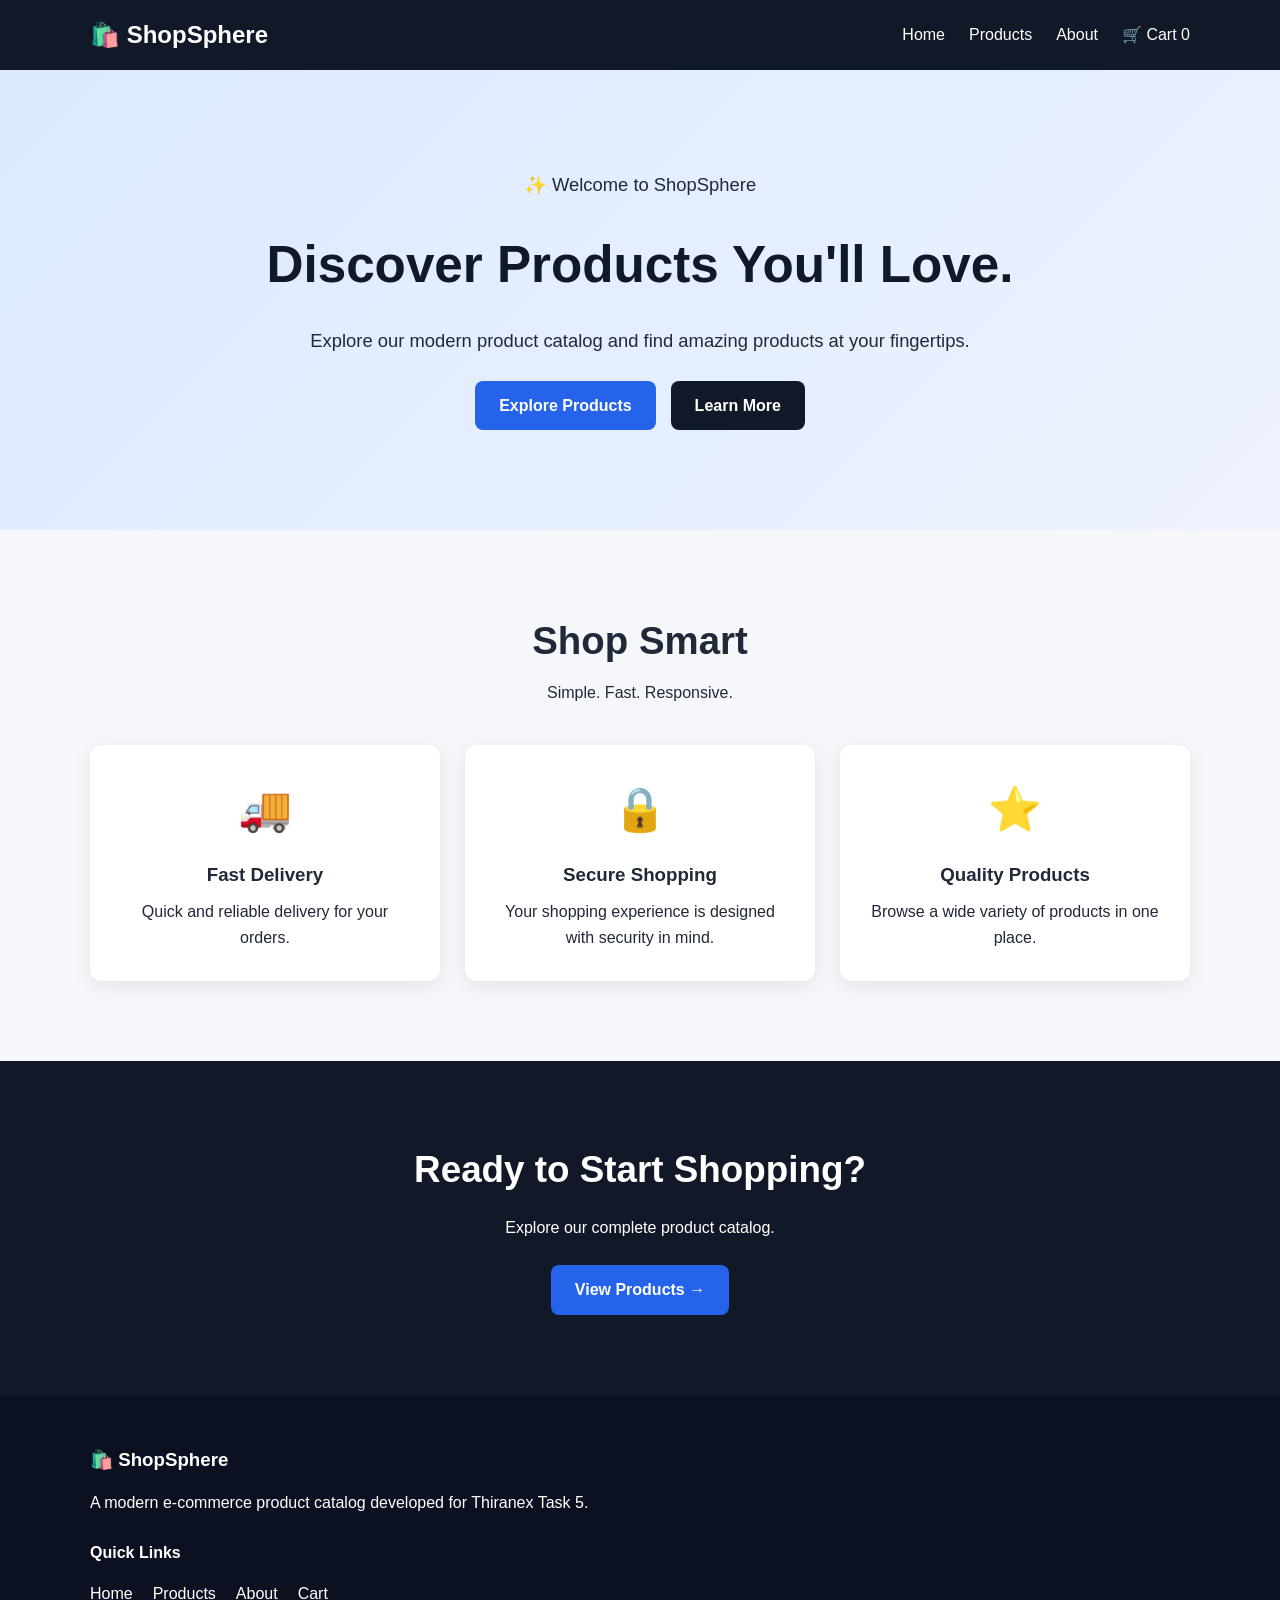
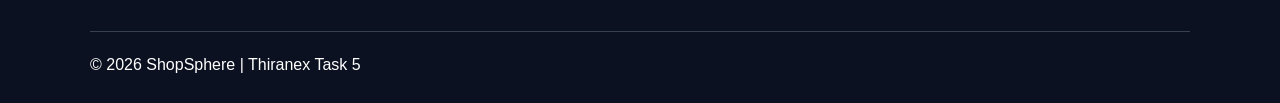
==== commit 7ccb1886: "Update index.html" ====
--- a/index.html
+++ b/index.html
@@ -138,4 +138,4 @@
 </script>
 
 </body>
-</html>+</html>
--- a/style.css
+++ b/style.css
@@ -10,14 +10,13 @@
 
 body {
     font-family: Arial, Helvetica, sans-serif;
-    background: #f7f8fc;
-    color: #222;
+    background: #f5f7fb;
+    color: #1f2937;
     line-height: 1.6;
 }
 
 a {
     text-decoration: none;
-    color: inherit;
 }
 
 .container {
@@ -44,19 +43,20 @@
 }
 
 .logo {
+    color: white;
     font-size: 1.5rem;
     font-weight: bold;
 }
 
 .nav-links {
     display: flex;
-    gap: 25px;
-    align-items: center;
+    align-items: center;
+    gap: 24px;
 }
 
 .nav-links a {
     color: white;
-    transition: 0.3s;
+    font-weight: 500;
 }
 
 .nav-links a:hover {
@@ -66,22 +66,21 @@
 .menu-btn {
     display: none;
     background: transparent;
+    color: white;
     border: none;
-    color: white;
-    font-size: 1.7rem;
-    cursor: pointer;
+    font-size: 1.8rem;
 }
 
 .mobile-menu {
     display: none;
     flex-direction: column;
+    padding: 15px 5%;
     background: #111827;
-    padding: 15px;
 }
 
 .mobile-menu a {
+    color: white;
     padding: 10px 0;
-    color: white;
 }
 
 .mobile-menu.show {
@@ -92,7 +91,11 @@
 
 .hero {
     padding: 100px 0;
-    background: linear-gradient(135deg, #eef2ff, #dbeafe);
+    background: linear-gradient(
+        135deg,
+        #dbeafe,
+        #eef2ff
+    );
 }
 
 .hero-content {
@@ -105,15 +108,15 @@
 }
 
 .hero h1 {
+    color: #111827;
     font-size: 3.2rem;
     margin-bottom: 20px;
-    color: #111827;
 }
 
 .hero p {
-    font-size: 1.15rem;
     max-width: 700px;
     margin: 0 auto 25px;
+    font-size: 1.15rem;
 }
 
 .hero-buttons {
@@ -131,10 +134,9 @@
     color: white;
     padding: 12px 24px;
     border-radius: 8px;
+    font-weight: bold;
     border: none;
     cursor: pointer;
-    font-weight: bold;
-    transition: 0.3s;
 }
 
 .btn:hover {
@@ -155,17 +157,14 @@
     padding: 80px 0;
 }
 
-.features h2,
-.products-section h1,
-.about-section h1 {
+.features h2 {
     text-align: center;
     font-size: 2.4rem;
-    margin-bottom: 10px;
 }
 
 .section-subtitle {
     text-align: center;
-    margin-bottom: 40px;
+    margin-top: 8px;
 }
 
 .feature-grid {
@@ -184,7 +183,7 @@
 }
 
 .feature-icon {
-    font-size: 2.5rem;
+    font-size: 2.7rem;
     margin-bottom: 15px;
 }
 
@@ -231,6 +230,10 @@
     gap: 20px;
     flex-wrap: wrap;
     margin: 15px 0 25px;
+}
+
+.footer-links a {
+    color: white;
 }
 
 .footer-links a:hover {
@@ -247,11 +250,17 @@
 
 .products-section {
     padding: 70px 0;
-}
-
-.products-section > .container > p {
-    text-align: center;
-    margin-bottom: 30px;
+    min-height: 70vh;
+}
+
+.products-section h1 {
+    text-align: center;
+    font-size: 2.5rem;
+}
+
+.products-subtitle {
+    text-align: center;
+    margin: 10px 0 35px;
 }
 
 .product-controls {
@@ -283,11 +292,6 @@
     border-radius: 12px;
     overflow: hidden;
     box-shadow: 0 5px 18px rgba(0,0,0,0.08);
-    transition: transform 0.3s;
-}
-
-.product-card:hover {
-    transform: translateY(-5px);
 }
 
 .product-image {
@@ -304,9 +308,9 @@
 }
 
 .product-category {
+    color: #6b7280;
     font-size: 0.8rem;
     text-transform: uppercase;
-    color: #6b7280;
 }
 
 .product-info h3 {
@@ -333,10 +337,6 @@
     cursor: pointer;
 }
 
-.add-cart-btn:hover {
-    background: #1d4ed8;
-}
-
 .no-results {
     display: none;
     text-align: center;
@@ -347,7 +347,7 @@
 
 .cart-section {
     padding: 70px 0;
-    min-height: 60vh;
+    min-height: 70vh;
 }
 
 .cart-section h1 {
@@ -376,10 +376,6 @@
     align-items: center;
     justify-content: center;
     font-size: 2.3rem;
-}
-
-.cart-item-info h3 {
-    margin-bottom: 5px;
 }
 
 .quantity-controls {
@@ -397,7 +393,6 @@
     background: #2563eb;
     color: white;
     cursor: pointer;
-    font-size: 1.1rem;
 }
 
 .cart-item-total {
@@ -405,7 +400,6 @@
 }
 
 .remove-item-btn {
-    display: block;
     margin-top: 10px;
     background: #dc2626;
     color: white;
@@ -421,10 +415,6 @@
     border-radius: 10px;
     margin-top: 30px;
     box-shadow: 0 4px 15px rgba(0,0,0,0.07);
-}
-
-.cart-summary h2 {
-    margin-bottom: 15px;
 }
 
 .cart-summary p {
@@ -483,6 +473,10 @@
     box-shadow: 0 5px 20px rgba(0,0,0,0.08);
 }
 
+.about-card h1 {
+    margin-bottom: 15px;
+}
+
 .about-card p {
     margin-top: 15px;
 }
@@ -528,7 +522,7 @@
     margin-bottom: 25px;
 }
 
-/* RESPONSIVE */
+/* MOBILE */
 
 @media (max-width: 900px) {
 
